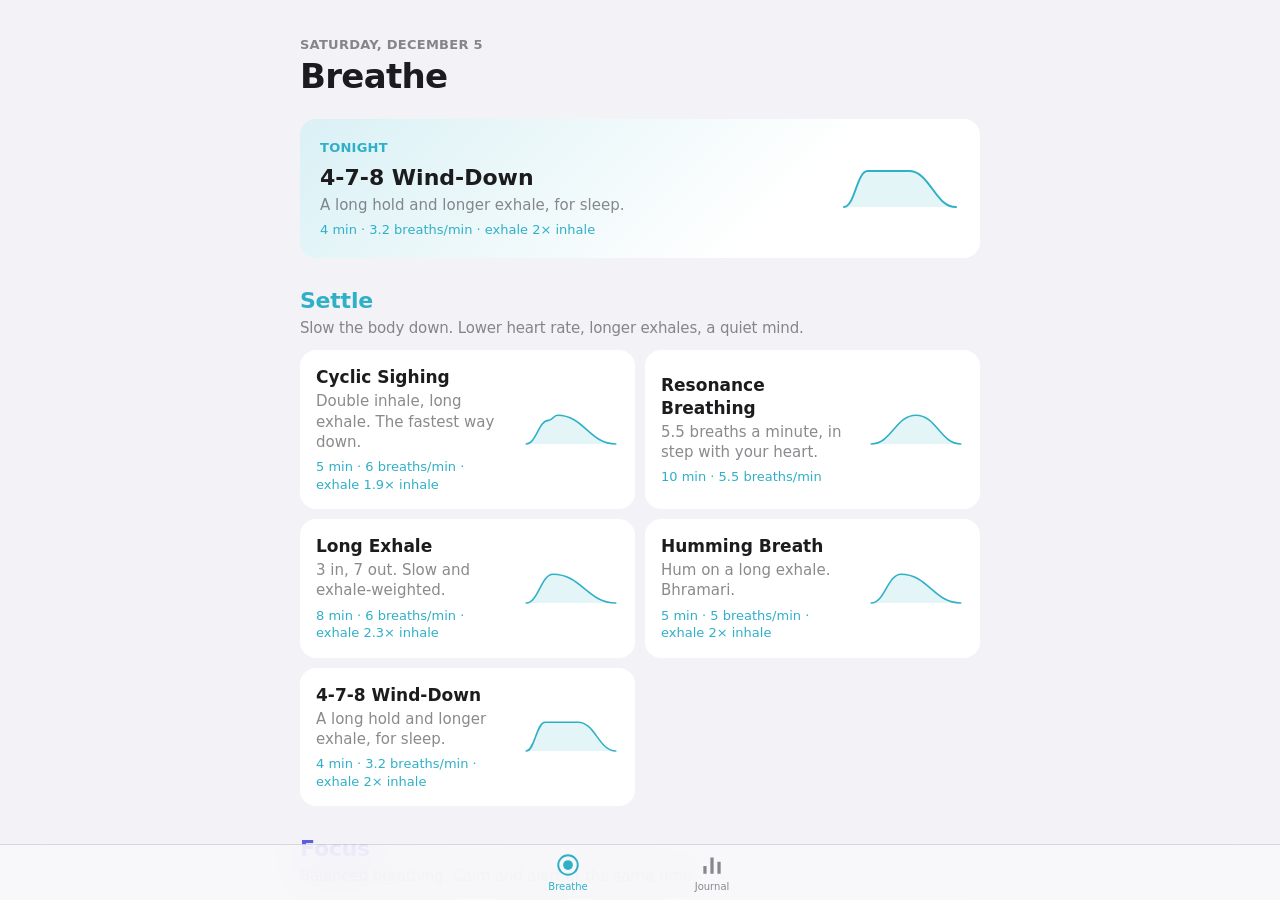
==== breathe/index.html @ 8a82eb6c "Add Breathe: breathing-pattern PWA with cues, music and journal A minimal breathing app under breath" ====
<!doctype html>
<html lang="en">
<head>
  <meta charset="utf-8">
  <meta name="viewport" content="width=device-width, initial-scale=1, viewport-fit=cover">
  <meta name="theme-color" content="#f5f5f7" media="(prefers-color-scheme: light)">
  <meta name="theme-color" content="#000000" media="(prefers-color-scheme: dark)">
  <meta name="apple-mobile-web-app-capable" content="yes">
  <meta name="mobile-web-app-capable" content="yes">
  <meta name="apple-mobile-web-app-status-bar-style" content="black-translucent">
  <meta name="apple-mobile-web-app-title" content="Breathe">
  <title>Breathe</title>
  <link rel="manifest" href="manifest.webmanifest">
  <link rel="icon" href="icons/icon.svg" type="image/svg+xml">
  <link rel="apple-touch-icon" href="icons/icon-192.png">
  <link rel="stylesheet" href="styles.css">
</head>
<body>
  <!-- ============ HOME ============ -->
  <main id="home" class="view active" data-tabview>
    <header class="large-head">
      <p class="eyebrow" id="today"></p>
      <h1>Breathe</h1>
    </header>
    <div id="library"></div>
    <p class="foot">For wellbeing, not medical treatment. Stop if you feel dizzy or unwell.</p>
  </main>

  <!-- ============ JOURNAL ============ -->
  <main id="journal" class="view" data-tabview>
    <header class="large-head">
      <p class="eyebrow">Your practice</p>
      <h1>Journal</h1>
    </header>
    <div class="stats" id="stats"></div>
    <section class="card">
      <div class="card-head"><h3>Last 14 days</h3><span class="legend" id="chartLegend"></span></div>
      <div class="chart" id="chart"></div>
    </section>
    <div id="insights"></div>
    <section>
      <div class="group-head"><h2>Sessions</h2><button class="link" id="exportBtn">Export</button></div>
      <div id="history"></div>
    </section>
  </main>

  <!-- tab bar -->
  <nav class="tabbar" id="tabbar">
    <button class="tabbtn active" data-tab="home">
      <svg viewBox="0 0 24 24" width="26" height="26"><circle cx="12" cy="12" r="9" fill="none" stroke="currentColor" stroke-width="1.8"/><circle cx="12" cy="12" r="4.5" fill="currentColor"/></svg>
      <span>Breathe</span>
    </button>
    <button class="tabbtn" data-tab="journal">
      <svg viewBox="0 0 24 24" width="26" height="26"><path fill="currentColor" d="M4 20h3v-7H4zm6.5 0h3V5h-3zM17 20h3v-11h-3z"/></svg>
      <span>Journal</span>
    </button>
  </nav>

  <!-- ============ SETUP ============ -->
  <section id="setup" class="view push">
    <header class="nav">
      <button class="nav-btn" data-back aria-label="Back">
        <svg viewBox="0 0 24 24" width="22" height="22"><path fill="currentColor" d="M15.4 4.6 8 12l7.4 7.4-1.4 1.4L5.2 12 14 3.2z"/></svg>
      </button>
      <span class="nav-title"></span>
      <button class="nav-btn text" id="editPatternBtn">Edit</button>
    </header>
    <div class="scroll">
      <div class="hero">
        <span class="pill" id="setupCat"></span>
        <h1 id="setupName"></h1>
        <p class="tagline" id="setupTagline"></p>
        <div class="rhythm" id="setupRhythm"></div>
        <p class="meta" id="setupMeta"></p>
      </div>

      <div class="list">
        <div class="row">
          <span>Length</span>
          <div class="stepper">
            <button id="lenDown" aria-label="Shorter">−</button>
            <output id="lenValue"></output>
            <button id="lenUp" aria-label="Longer">+</button>
          </div>
        </div>
        <div class="row sub" id="lenNote"></div>
      </div>

      <h4 class="list-label">Guidance</h4>
      <div class="list">
        <label class="row"><span>Chimes</span><input type="checkbox" class="switch" data-pref="chimes"></label>
        <label class="row"><span>Voice</span><input type="checkbox" class="switch" data-pref="voice"></label>
        <label class="row"><span>Breath sound<small>Swells and falls with your breath</small></span><input type="checkbox" class="switch" data-pref="breathSound"></label>
        <label class="row" id="hapticRow"><span>Vibrate</span><input type="checkbox" class="switch" data-pref="haptics"></label>
        <label class="row"><span>Check-in<small>Rate tension and energy before and after</small></span><input type="checkbox" class="switch" data-pref="checkin"></label>
        <div class="row"><span>Volume</span><input type="range" class="slider" min="0" max="1" step="0.01" data-pref="cueVol" aria-label="Guidance volume"></div>
      </div>

      <h4 class="list-label">Music</h4>
      <div class="music-grid" id="musicGrid"></div>
      <div class="list">
        <div class="row"><span>Volume</span><input type="range" class="slider" min="0" max="1" step="0.01" data-pref="musicVol" aria-label="Music volume"></div>
      </div>

      <div class="caution" id="caution" hidden>
        <b>Breathe safely.</b> Sit or lie down. Never practise in or near water, while driving, or standing. Tingling and light-headedness are normal; stop if you feel faint. Skip this pattern if you are pregnant or have epilepsy, heart disease or uncontrolled blood pressure.
      </div>

      <h4 class="list-label">How</h4>
      <p class="prose" id="setupHow"></p>
      <h4 class="list-label" id="scienceLabel">Why it works</h4>
      <p class="prose" id="setupScience"></p>
      <ul class="refs" id="setupRefs"></ul>
    </div>
    <div class="cta"><button class="primary" id="startBtn">Begin</button></div>
  </section>

  <!-- ============ EDITOR ============ -->
  <section id="editor" class="view push">
    <header class="nav">
      <button class="nav-btn text" data-back>Cancel</button>
      <span class="nav-title" id="editorTitle">New pattern</span>
      <button class="nav-btn text strong" id="saveBtn">Save</button>
    </header>
    <div class="scroll">
      <div class="list">
        <div class="row"><input id="edName" class="text-in" placeholder="Name" maxlength="40" autocomplete="off"></div>
      </div>
      <div class="rhythm big" id="edRhythm"></div>
      <p class="meta center" id="edMeta"></p>

      <div class="segmented" id="edCat" role="radiogroup">
        <button data-cat="settle">Settle</button>
        <button data-cat="focus">Focus</button>
        <button data-cat="charge">Charge</button>
      </div>
      <p class="hint center" id="edSuggest"></p>

      <div id="edSets"></div>
      <button class="ghost wide" id="addSet">Add a set</button>
      <p class="hint center">Add a set for multi-part rounds, e.g. 30 fast breaths, then a hold.</p>

      <h4 class="list-label">Notes</h4>
      <div class="list"><div class="row"><textarea id="edHow" class="text-in" rows="3" placeholder="How to do it (optional)"></textarea></div></div>

      <button class="danger wide" id="deletePattern" hidden>Delete pattern</button>
    </div>
  </section>

  <!-- ============ SESSION ============ -->
  <section id="session" class="view">
    <header class="session-top">
      <button class="round-btn" id="endBtn" aria-label="End session">
        <svg viewBox="0 0 24 24" width="20" height="20"><path fill="currentColor" d="m6.4 5 5.6 5.6L17.6 5 19 6.4 13.4 12l5.6 5.6-1.4 1.4-5.6-5.6L6.4 19 5 17.6l5.6-5.6L5 6.4z"/></svg>
      </button>
      <div class="session-name" id="sessName"></div>
      <button class="round-btn" id="muteBtn" aria-label="Sound">
        <svg class="i-on" viewBox="0 0 24 24" width="20" height="20"><path fill="currentColor" d="M4 9h4l5-4v14l-5-4H4zm12.5 3a4.5 4.5 0 0 0-2.5-4v8a4.5 4.5 0 0 0 2.5-4zM14 3.2v2.1a7 7 0 0 1 0 13.4v2.1a9 9 0 0 0 0-17.6z"/></svg>
        <svg class="i-off" viewBox="0 0 24 24" width="20" height="20"><path fill="currentColor" d="M4 9h4l5-4v14l-5-4H4zm12.3.3 1.4-1.4 2 2 2-2 1.4 1.4-2 2 2 2-1.4 1.4-2-2-2 2-1.4-1.4 2-2z"/></svg>
      </button>
    </header>
    <div class="stage" id="stage">
      <div class="orb-wrap">
        <svg class="ring" viewBox="0 0 200 200" aria-hidden="true">
          <circle class="ring-track" cx="100" cy="100" r="96"/>
          <circle class="ring-fill" id="ringFill" cx="100" cy="100" r="96" pathLength="100"/>
        </svg>
        <div class="orb" id="orb"></div>
        <div class="orb-text">
          <div class="phase" id="phaseLabel">Ready</div>
          <div class="count" id="phaseCount"></div>
        </div>
      </div>
      <p class="phase-hint" id="phaseHint"></p>
    </div>
    <footer class="session-foot">
      <div class="track" id="sessTrack"></div>
      <div class="times"><span id="tElapsed">0:00</span><span id="tPos"></span><span id="tLeft"></span></div>
      <div class="controls">
        <button class="round-btn big" id="pauseBtn" aria-label="Pause">
          <svg class="i-pause" viewBox="0 0 24 24" width="26" height="26"><path fill="currentColor" d="M7 5h3.5v14H7zm6.5 0H17v14h-3.5z"/></svg>
          <svg class="i-play" viewBox="0 0 24 24" width="26" height="26"><path fill="currentColor" d="M8 5v14l11-7z"/></svg>
        </button>
      </div>
    </footer>
  </section>

  <!-- ============ SUMMARY ============ -->
  <section id="summary" class="view push">
    <div class="scroll">
      <div class="done-mark" id="doneMark"></div>
      <h1 class="center" id="sumTitle">Well done</h1>
      <p class="meta center" id="sumSub"></p>
      <div class="stats" id="sumStats"></div>
      <div id="sumHolds"></div>
      <div id="sumCheck"></div>
      <div class="list"><div class="row"><textarea id="sumNote" class="text-in" rows="2" placeholder="Add a note (optional)"></textarea></div></div>
    </div>
    <div class="cta"><button class="primary" id="sumDone">Done</button></div>
  </section>

  <!-- check-in sheet (before) -->
  <div class="sheet-backdrop" id="checkSheet" hidden>
    <div class="sheet">
      <div class="grabber"></div>
      <h3>How are you right now?</h3>
      <div id="checkBefore"></div>
      <div class="sheet-actions">
        <button class="ghost" id="checkSkip">Skip</button>
        <button class="primary" id="checkGo">Begin</button>
      </div>
    </div>
  </div>

  <!-- phase-type picker -->
  <div class="sheet-backdrop" id="kindSheet" hidden>
    <div class="sheet">
      <div class="grabber"></div>
      <h3>Step</h3>
      <div class="list" id="kindList"></div>
      <button class="ghost wide" data-close>Cancel</button>
    </div>
  </div>

  <div id="toast" class="toast" hidden></div>

  <script src="patterns.js"></script>
  <script src="audio.js"></script>
  <script src="app.js"></script>
</body>
</html>
---- breathe/styles.css ----
:root {
  --bg: #f2f2f7;
  --card: #ffffff;
  --text: #1c1c1e;
  --dim: rgba(60, 60, 67, 0.6);
  --sep: rgba(60, 60, 67, 0.16);
  --fill: rgba(120, 120, 128, 0.12);
  --bar: rgba(249, 249, 251, 0.82);
  --settle: #30b0c7;
  --focus: #5e5ce6;
  --charge: #ff9500;
  --danger: #ff3b30;
  --c: var(--settle);
  --safe-t: env(safe-area-inset-top, 0px);
  --safe-b: env(safe-area-inset-bottom, 0px);
  --tab-h: 56px;
  color-scheme: light dark;
}
@media (prefers-color-scheme: dark) {
  :root {
    --bg: #000000;
    --card: #1c1c1e;
    --text: #f5f5f7;
    --dim: rgba(235, 235, 245, 0.6);
    --sep: rgba(84, 84, 88, 0.55);
    --fill: rgba(120, 120, 128, 0.24);
    --bar: rgba(22, 22, 24, 0.8);
    --settle: #40c8e0;
    --focus: #7d7aff;
    --charge: #ff9f0a;
  }
}
[data-cat="settle"], .settle { --c: var(--settle); }
[data-cat="focus"], .focus { --c: var(--focus); }
[data-cat="charge"], .charge { --c: var(--charge); }

* { box-sizing: border-box; -webkit-tap-highlight-color: transparent; }
html, body { margin: 0; height: 100%; background: var(--bg); color: var(--text); overflow: hidden; }
body {
  font: 17px/1.35 -apple-system, BlinkMacSystemFont, "SF Pro Text", system-ui, "Segoe UI", Roboto, sans-serif;
  -webkit-font-smoothing: antialiased;
  letter-spacing: -0.01em;
}
button { font: inherit; color: inherit; background: none; border: 0; padding: 0; cursor: pointer; text-align: inherit; }
input, textarea { font: inherit; color: inherit; }
h1, h2, h3, h4, p { margin: 0; }
[hidden] { display: none !important; }
.center { text-align: center; }

/* ---------- views ---------- */
.view { display: none; position: fixed; inset: 0; flex-direction: column; background: var(--bg); }
.view.active { display: flex; }
main.view { overflow-y: auto; padding: calc(var(--safe-t) + 12px) 0 calc(var(--tab-h) + var(--safe-b) + 24px); }
main.view > * { width: min(100% - 32px, 680px); margin-left: auto; margin-right: auto; }
.scroll { flex: 1; overflow-y: auto; padding: 8px 0 32px; }
.scroll > * { width: min(100% - 32px, 680px); margin-left: auto; margin-right: auto; }

.large-head { padding: 24px 0 8px; }
.large-head h1 { font-size: 34px; font-weight: 700; letter-spacing: -0.02em; }
.eyebrow { font-size: 13px; font-weight: 600; text-transform: uppercase; letter-spacing: 0.02em; color: var(--dim); }

.nav { display: grid; grid-template-columns: 1fr auto 1fr; align-items: center; padding: calc(var(--safe-t) + 6px) 8px 6px;
  background: var(--bar); backdrop-filter: saturate(180%) blur(20px); -webkit-backdrop-filter: saturate(180%) blur(20px);
  border-bottom: 0.5px solid var(--sep); }
.nav-title { font-weight: 600; font-size: 17px; white-space: nowrap; overflow: hidden; text-overflow: ellipsis; max-width: 52vw; }
.nav-btn { height: 44px; min-width: 44px; display: inline-flex; align-items: center; color: var(--c); padding: 0 8px; }
.nav-btn:last-child { justify-self: end; }
.nav-btn.strong { font-weight: 600; }

/* ---------- tab bar ---------- */
.tabbar { position: fixed; left: 0; right: 0; bottom: 0; z-index: 5; display: flex; justify-content: center; gap: 64px;
  height: calc(var(--tab-h) + var(--safe-b)); padding-bottom: var(--safe-b);
  background: var(--bar); backdrop-filter: saturate(180%) blur(20px); -webkit-backdrop-filter: saturate(180%) blur(20px);
  border-top: 0.5px solid var(--sep); }
.tabbtn { display: flex; flex-direction: column; align-items: center; justify-content: center; gap: 2px; font-size: 10px; font-weight: 500;
  color: var(--dim); width: 80px; }
.tabbtn.active { color: var(--c); }

/* ---------- home ---------- */
.group { margin-top: 28px; }
.group-head { display: flex; align-items: baseline; justify-content: space-between; }
.group-head h2 { font-size: 22px; font-weight: 700; letter-spacing: -0.01em; }
.cat-settle { color: var(--settle); } .cat-focus { color: var(--focus); } .cat-charge { color: var(--charge); }
.group-blurb { color: var(--dim); font-size: 15px; margin: 2px 0 12px; }
.cards { display: grid; gap: 10px; grid-template-columns: repeat(auto-fill, minmax(290px, 1fr)); }
.pcard { display: flex; align-items: center; gap: 12px; width: 100%; padding: 16px; background: var(--card); border-radius: 16px;
  transition: transform 0.15s ease; text-align: left; }
.pcard:active { transform: scale(0.98); }
.pc-text { flex: 1; min-width: 0; display: flex; flex-direction: column; gap: 2px; }
.pc-text b { font-size: 17px; font-weight: 600; }
.pc-tag { font-size: 15px; color: var(--dim); }
.pc-meta { font-size: 13px; color: var(--c); font-weight: 500; margin-top: 4px; }
.pc-art { flex: none; width: 96px; }
.pcard.big { margin-top: 12px; padding: 20px; background: linear-gradient(135deg, color-mix(in srgb, var(--c) 18%, var(--card)), var(--card) 70%); }
.pcard.big .eyebrow { color: var(--c); margin-bottom: 4px; }
.pcard.big b { font-size: 22px; font-weight: 700; }
.pcard.big .pc-art { width: 120px; }
.pcard.add { flex-direction: column; align-items: flex-start; gap: 2px; border: 1.5px dashed var(--sep); background: transparent; }
.pcard.add .plus { font-size: 28px; line-height: 1; color: var(--c); font-weight: 300; }
.foot { color: var(--dim); font-size: 13px; text-align: center; margin-top: 32px !important; }

/* breath wave */
.wave { display: block; width: 100%; height: auto; overflow: visible; }
.w-line { fill: none; stroke: var(--c); stroke-width: 2; stroke-linejoin: round; stroke-linecap: round; }
.w-area { fill: var(--c); opacity: 0.13; }
.w-lab { font-size: 9px; fill: var(--dim); text-anchor: middle; font-variant-numeric: tabular-nums; }
.w-mark { font-size: 10px; font-weight: 700; fill: var(--c); }

/* ---------- setup ---------- */
.hero { text-align: center; padding: 16px 0 8px; }
.pill { display: inline-block; font-size: 12px; font-weight: 600; text-transform: uppercase; letter-spacing: 0.04em; color: var(--c);
  background: color-mix(in srgb, var(--c) 14%, transparent); padding: 4px 10px; border-radius: 999px; }
.hero h1 { font-size: 30px; font-weight: 700; letter-spacing: -0.02em; margin-top: 10px; }
.tagline { color: var(--dim); margin-top: 4px; }
.rhythm { margin: 20px auto 6px; max-width: 460px; }
.meta { color: var(--dim); font-size: 13px; }
.list-label { font-size: 13px; font-weight: 400; text-transform: uppercase; letter-spacing: 0.02em; color: var(--dim); margin: 26px 16px 8px; }
.scroll > .list-label { width: min(100% - 64px, 648px); }
.list { background: var(--card); border-radius: 12px; overflow: hidden; margin-top: 16px; }
.list-label + .list { margin-top: 0; }
.row { display: flex; align-items: center; justify-content: space-between; gap: 12px; min-height: 48px; padding: 6px 16px; width: 100%;
  position: relative; }
.row + .row::before { content: ""; position: absolute; top: 0; left: 16px; right: 0; border-top: 0.5px solid var(--sep); }
.row > span { display: flex; flex-direction: column; }
.row small { font-size: 13px; color: var(--dim); }
.row.sub { color: var(--dim); font-size: 14px; min-height: 40px; }
.prose { line-height: 1.5; padding: 0 16px; color: var(--text); font-size: 16px; }
.refs { list-style: none; padding: 0 16px; margin: 12px auto 0; font-size: 13px; }
.refs li { margin: 6px 0; }
.refs a { color: var(--c); text-decoration: none; }
.caution { margin-top: 24px; padding: 14px 16px; border-radius: 12px; font-size: 14px; line-height: 1.45;
  background: color-mix(in srgb, var(--charge) 12%, var(--card)); }
.caution b { color: var(--charge); }

/* controls */
.switch { appearance: none; -webkit-appearance: none; flex: none; width: 51px; height: 31px; border-radius: 999px; background: var(--fill);
  position: relative; transition: background 0.2s; margin: 0; cursor: pointer; }
.switch::after { content: ""; position: absolute; top: 2px; left: 2px; width: 27px; height: 27px; border-radius: 50%; background: #fff;
  box-shadow: 0 2px 6px rgba(0, 0, 0, 0.2); transition: transform 0.2s; }
.switch:checked { background: #34c759; }
.switch:checked::after { transform: translateX(20px); }
.slider { -webkit-appearance: none; appearance: none; flex: 1; max-width: 240px; height: 4px; border-radius: 2px; background: var(--fill); }
.slider::-webkit-slider-thumb { -webkit-appearance: none; width: 26px; height: 26px; border-radius: 50%; background: #fff;
  box-shadow: 0 1px 6px rgba(0, 0, 0, 0.25); }
.slider::-moz-range-thumb { width: 26px; height: 26px; border-radius: 50%; background: #fff; border: 0; box-shadow: 0 1px 6px rgba(0, 0, 0, 0.25); }
.stepper { display: flex; align-items: center; background: var(--fill); border-radius: 9px; flex: none; touch-action: manipulation; }
.stepper button { width: 40px; height: 32px; font-size: 20px; text-align: center; user-select: none; -webkit-user-select: none; }
.stepper button:active { opacity: 0.4; }
.stepper output { min-width: 72px; text-align: center; font-variant-numeric: tabular-nums; font-size: 15px; font-weight: 500; }

.music-grid { display: grid; grid-template-columns: repeat(3, 1fr); gap: 8px; }
.mtile { background: var(--card); border-radius: 12px; padding: 12px; min-height: 70px; display: flex; flex-direction: column; gap: 2px;
  border: 2px solid transparent; }
.mtile b { font-size: 15px; font-weight: 600; }
.mtile span { font-size: 12px; color: var(--dim); }
.mtile.on { border-color: var(--c); }
.mtile.on b { color: var(--c); }

.cta { padding: 12px 16px calc(var(--safe-b) + 12px); background: linear-gradient(transparent, var(--bg) 30%); margin-top: -20px; position: relative; }
.cta > button { display: block; width: min(100%, 680px); margin: 0 auto; }
.primary { height: 52px; border-radius: 14px; background: var(--c); color: #fff; font-weight: 600; font-size: 17px; text-align: center; padding: 0 24px; }
.primary:active { opacity: 0.8; }
.ghost { height: 48px; border-radius: 14px; background: var(--fill); color: var(--c); font-weight: 600; text-align: center; padding: 0 20px; }
.wide { display: block; width: 100%; margin-top: 14px; }
.danger { height: 48px; border-radius: 12px; background: var(--card); color: var(--danger); text-align: center; margin-top: 32px; }
.link { color: var(--c); font-size: 15px; }
.danger-text { color: var(--danger); }
.hint { font-size: 13px; color: var(--dim); margin-top: 8px; }

/* ---------- editor ---------- */
.text-in { width: 100%; border: 0; background: none; outline: none; padding: 8px 0; resize: none; }
.rhythm.big { margin-top: 24px; max-width: none; }
#edMeta { margin-top: 4px; }
.segmented { display: flex; background: var(--fill); border-radius: 9px; padding: 2px; margin-top: 20px; }
.segmented button { flex: 1; text-align: center; height: 32px; border-radius: 7px; font-size: 14px; font-weight: 500; }
.segmented button.on { background: var(--card); box-shadow: 0 3px 8px rgba(0, 0, 0, 0.12); color: var(--c); }
.set-head { display: flex; align-items: center; justify-content: space-between; }
.set-head .list-label { margin-left: 16px; }
.set-head .link { margin: 26px 16px 8px 0; font-size: 13px; }
.step { gap: 8px; }
.kind { display: flex; align-items: center; gap: 10px; flex: 1; min-width: 0; font-size: 16px; }
.kind i { width: 10px; height: 10px; border-radius: 50%; flex: none; background: var(--c); }
.kind.in i { background: var(--c); }
.kind.in2 i { background: color-mix(in srgb, var(--c) 55%, #fff); }
.kind.holdIn i { background: transparent; border: 2px solid var(--c); }
.kind.out i { background: color-mix(in srgb, var(--c) 45%, var(--text)); }
.kind.holdOut i { background: transparent; border: 2px solid var(--dim); }
.kind.rest i { background: var(--dim); }
.kind span { white-space: nowrap; overflow: hidden; text-overflow: ellipsis; }
.x { width: 28px; height: 28px; border-radius: 50%; color: var(--dim); font-size: 20px; text-align: center; flex: none; }
.x:disabled { opacity: 0.25; }
.add-step { color: var(--c); justify-content: flex-start; }
.kindopt { flex-direction: column; align-items: flex-start; justify-content: center; gap: 0; min-height: 56px; }
.kindopt small { padding-left: 20px; }
.kindopt.on .kind span { color: var(--c); font-weight: 600; }

/* ---------- session ---------- */
#session { background: radial-gradient(120% 80% at 50% 45%, color-mix(in srgb, var(--c) 22%, #05070a), #000 70%); color: #fff; }
.session-top { display: flex; align-items: center; justify-content: space-between; padding: calc(var(--safe-t) + 10px) 16px 0; }
.session-name { font-size: 15px; font-weight: 600; opacity: 0.7; }
.round-btn { width: 40px; height: 40px; border-radius: 50%; display: grid; place-items: center; background: rgba(255, 255, 255, 0.1); }
.round-btn.big { width: 68px; height: 68px; background: rgba(255, 255, 255, 0.14); }
.round-btn:active { background: rgba(255, 255, 255, 0.24); }
#muteBtn .i-off, #muteBtn.off .i-on { display: none; }
#muteBtn.off .i-off { display: block; }
#pauseBtn .i-play, #pauseBtn.paused .i-pause { display: none; }
#pauseBtn.paused .i-play { display: block; }

.stage { flex: 1; display: flex; flex-direction: column; align-items: center; justify-content: center; gap: 28px; min-height: 0; }
.stage.tappable { cursor: pointer; }
.orb-wrap { position: relative; width: min(76vw, 46vh, 360px); aspect-ratio: 1; display: grid; place-items: center; }
.orb { position: absolute; inset: 6%; border-radius: 50%; transform: scale(0.42);
  background: radial-gradient(circle at 38% 32%, color-mix(in srgb, var(--c) 40%, #fff) 0%, var(--c) 45%, color-mix(in srgb, var(--c) 55%, #000) 100%);
  box-shadow: 0 0 40px color-mix(in srgb, var(--c) 55%, transparent), 0 0 90px color-mix(in srgb, var(--c) 25%, transparent); }
.ring { position: absolute; inset: 0; width: 100%; height: 100%; transform: rotate(-90deg); }
.ring circle { fill: none; stroke-width: 2; }
.ring-track { stroke: rgba(255, 255, 255, 0.1); }
.ring-fill { stroke: rgba(255, 255, 255, 0.75); stroke-dasharray: 100; stroke-dashoffset: 100; stroke-linecap: round; }
.orb-text { position: relative; text-align: center; text-shadow: 0 1px 12px rgba(0, 0, 0, 0.35); pointer-events: none; }
.phase { font-size: 24px; font-weight: 600; letter-spacing: -0.01em; }
.count { font-size: 64px; font-weight: 200; line-height: 1.05; font-variant-numeric: tabular-nums; min-height: 1.05em; }
.count.clock { font-size: 48px; }
.count small { font-size: 22px; opacity: 0.6; font-weight: 300; }
.phase-hint { min-height: 1.4em; font-size: 15px; opacity: 0.65; text-align: center; padding: 0 24px; }
.paused .orb { opacity: 0.5; }
.session-foot { padding: 0 24px calc(var(--safe-b) + 20px); width: min(100%, 560px); margin: 0 auto; }
.track { height: 3px; border-radius: 2px; background: rgba(255, 255, 255, 0.14); overflow: hidden; }
.track i { display: block; height: 100%; width: 0; background: rgba(255, 255, 255, 0.8); }
.times { display: flex; justify-content: space-between; font-size: 13px; opacity: 0.6; margin-top: 8px; font-variant-numeric: tabular-nums; }
.controls { display: flex; justify-content: center; margin-top: 16px; }

/* ---------- summary ---------- */
#summary .scroll { padding-top: calc(var(--safe-t) + 40px); }
.done-mark { color: var(--c); text-align: center; }
#sumTitle { font-size: 30px; font-weight: 700; margin-top: 12px; }
#sumSub { margin-top: 4px; }

/* ---------- stats & cards ---------- */
.stats { display: grid; grid-template-columns: repeat(auto-fit, minmax(120px, 1fr)); gap: 10px; margin-top: 20px; }
#sumStats { grid-template-columns: repeat(3, 1fr); }
#journal section > .group-head { margin-top: 28px; }
.stat { background: var(--card); border-radius: 14px; padding: 14px 16px; }
.stat b { display: block; font-size: 28px; font-weight: 600; font-variant-numeric: tabular-nums; letter-spacing: -0.02em; }
.stat span { font-size: 13px; color: var(--dim); }
.card { background: var(--card); border-radius: 16px; padding: 16px; margin-top: 16px; }
.card h3 { font-size: 17px; font-weight: 600; margin-bottom: 10px; }
.card-head { display: flex; align-items: baseline; justify-content: space-between; gap: 8px; flex-wrap: wrap; }
.legend { display: flex; gap: 10px; font-size: 12px; color: var(--dim); }
.legend span { display: inline-flex; align-items: center; gap: 4px; }
.seg { display: inline-block; width: 8px; height: 8px; border-radius: 2px; background: var(--c); flex: none; }

.chart { display: flex; align-items: flex-end; gap: 6px; height: 140px; margin-top: 8px; }
.col { flex: 1; display: flex; flex-direction: column; align-items: center; gap: 6px; height: 100%; }
.bar { flex: 1; width: 100%; max-width: 22px; display: flex; flex-direction: column-reverse; border-radius: 5px; overflow: hidden;
  background: var(--fill); }
.bar .seg { width: 100%; border-radius: 0; height: 0; }
.col > span { font-size: 11px; color: var(--dim); }
.col > span.today { color: var(--text); font-weight: 600; }

.insight { display: flex; align-items: center; gap: 10px; padding: 10px 0; border-top: 0.5px solid var(--sep); font-size: 15px; }
.insight span { flex: 1; }
.insight small { color: var(--dim); font-size: 12px; }
.insight.hold { color: var(--text); }
.spark { color: var(--c); flex: none !important; }

.hold-row { display: grid; grid-template-columns: 70px 1fr 48px; align-items: center; gap: 10px; padding: 6px 0; font-size: 15px; }
.hold-row span { color: var(--dim); }
.hold-row b { text-align: right; font-variant-numeric: tabular-nums; font-weight: 600; }
.hold-bar { height: 8px; border-radius: 4px; background: var(--fill); overflow: hidden; }
.hold-bar i { display: block; height: 100%; background: var(--c); border-radius: 4px; }

/* check-in scales */
.scale { margin: 6px 0 14px; }
.scale-head { display: flex; justify-content: space-between; font-size: 15px; }
.scale-val { color: var(--c); font-weight: 500; }
.scale-dots { display: flex; justify-content: space-between; gap: 8px; margin-top: 10px; }
.scale-dots button { flex: 1; height: 44px; border-radius: 12px; background: var(--fill); text-align: center; font-weight: 600; color: var(--dim);
  transition: background 0.15s, color 0.15s; }
.scale-dots button.was { box-shadow: inset 0 0 0 2px color-mix(in srgb, var(--c) 60%, transparent); }
.scale-dots button.on { background: var(--c); color: #fff; }
.scale-ends { display: flex; justify-content: space-between; font-size: 12px; color: var(--dim); margin-top: 6px; }

/* history */
.hrow { position: relative; }
.hrow + .hrow::before { content: ""; position: absolute; top: 0; left: 36px; right: 0; border-top: 0.5px solid var(--sep); }
.hmain { display: flex; flex-wrap: wrap; align-items: center; gap: 4px 12px; width: 100%; padding: 12px 16px; }
.hmain > .seg { width: 10px; height: 10px; border-radius: 50%; }
.htext { flex: 1; min-width: 0; display: flex; flex-direction: column; }
.htext b { font-weight: 500; font-size: 16px; }
.htext span { font-size: 13px; color: var(--dim); }
.hchips { display: flex; gap: 6px; width: 100%; padding-left: 22px; }
.chip { font-size: 12px; padding: 3px 8px; border-radius: 999px; background: var(--fill); color: var(--dim); font-variant-numeric: tabular-nums; }
.chip.down { color: var(--settle); background: color-mix(in srgb, var(--settle) 14%, transparent); }
.chip.up { color: var(--charge); background: color-mix(in srgb, var(--charge) 14%, transparent); }
.hmore { padding: 0 16px 12px 38px; font-size: 14px; }
.hmore p { color: var(--dim); margin-bottom: 8px; }
.empty { color: var(--dim); text-align: center; padding: 32px 0; }

/* ---------- sheets ---------- */
.sheet-backdrop { position: fixed; inset: 0; z-index: 20; background: rgba(0, 0, 0, 0.35); display: flex; align-items: flex-end; justify-content: center;
  animation: fade 0.2s ease; }
.sheet { width: min(100%, 560px); background: var(--bg); border-radius: 16px 16px 0 0; padding: 8px 16px calc(var(--safe-b) + 16px);
  max-height: 88vh; overflow-y: auto; animation: rise 0.28s cubic-bezier(0.2, 0.9, 0.3, 1); }
.sheet h3 { font-size: 20px; font-weight: 700; margin: 8px 0 14px; }
.grabber { width: 36px; height: 5px; border-radius: 3px; background: var(--sep); margin: 0 auto 6px; }
.sheet-actions { display: grid; grid-template-columns: 1fr 2fr; gap: 10px; margin-top: 10px; }
.sheet .list { margin-top: 0; }
@keyframes rise { from { transform: translateY(100%); } }
@keyframes fade { from { opacity: 0; } }

.toast { position: fixed; left: 50%; bottom: calc(var(--safe-b) + 90px); transform: translateX(-50%); z-index: 30;
  background: rgba(40, 40, 44, 0.92); color: #fff; padding: 10px 18px; border-radius: 999px; font-size: 15px; }

@media (prefers-reduced-motion: reduce) {
  .sheet, .sheet-backdrop { animation: none; }
}
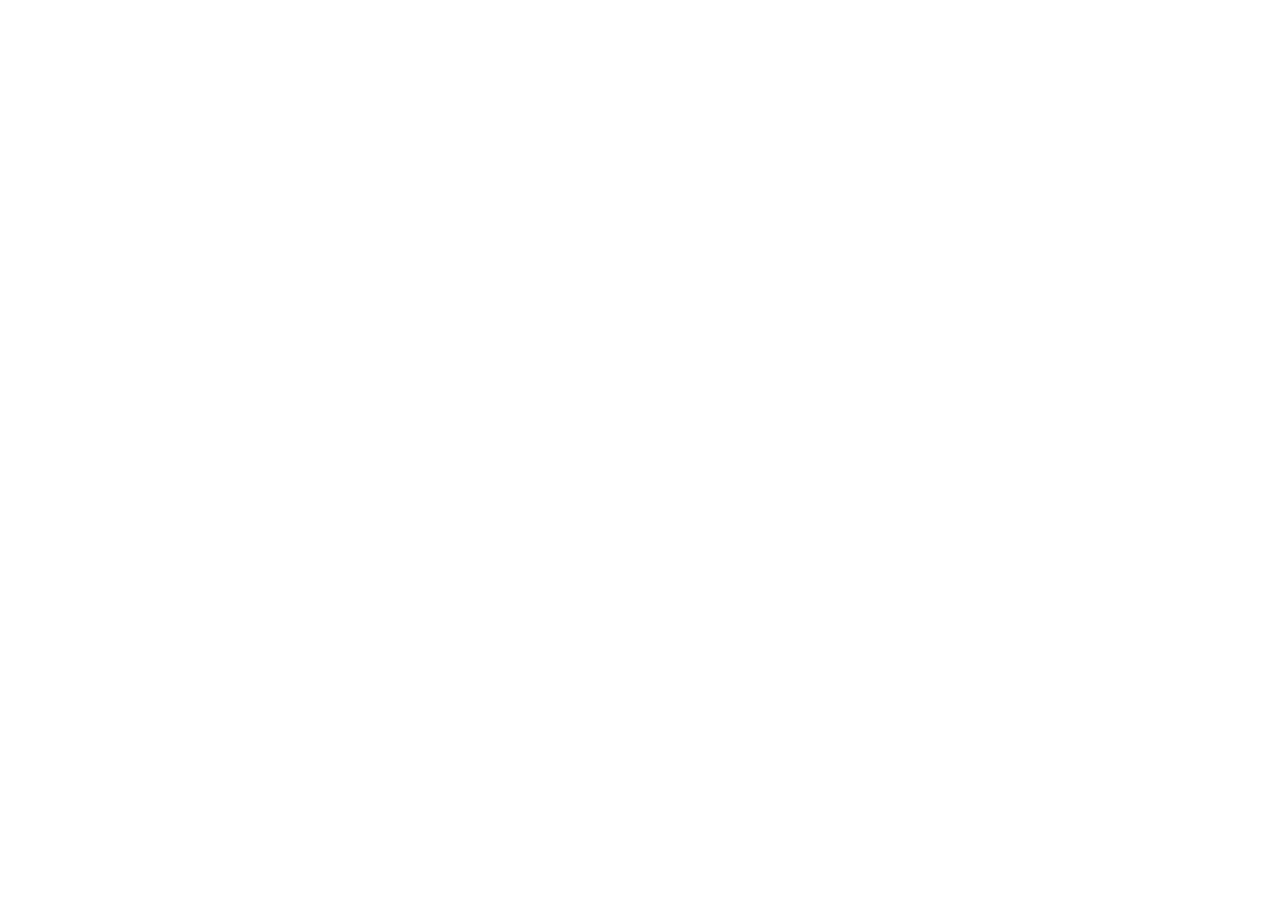
==== commit 168f1883: "Move Breathe to its own repo; redirect the old address Breathe now lives in davecube123/breath at da" ====
--- a/breathe/index.html
+++ b/breathe/index.html
@@ -2,230 +2,19 @@
 <html lang="en">
 <head>
   <meta charset="utf-8">
-  <meta name="viewport" content="width=device-width, initial-scale=1, viewport-fit=cover">
-  <meta name="theme-color" content="#f5f5f7" media="(prefers-color-scheme: light)">
-  <meta name="theme-color" content="#000000" media="(prefers-color-scheme: dark)">
-  <meta name="apple-mobile-web-app-capable" content="yes">
-  <meta name="mobile-web-app-capable" content="yes">
-  <meta name="apple-mobile-web-app-status-bar-style" content="black-translucent">
-  <meta name="apple-mobile-web-app-title" content="Breathe">
-  <title>Breathe</title>
-  <link rel="manifest" href="manifest.webmanifest">
-  <link rel="icon" href="icons/icon.svg" type="image/svg+xml">
-  <link rel="apple-touch-icon" href="icons/icon-192.png">
-  <link rel="stylesheet" href="styles.css">
+  <meta name="viewport" content="width=device-width, initial-scale=1">
+  <title>Breathe has moved</title>
+  <meta http-equiv="refresh" content="0; url=https://davecube123.github.io/breath/">
+  <link rel="canonical" href="https://davecube123.github.io/breath/">
+  <style>body{font:17px -apple-system,system-ui,sans-serif;display:grid;place-items:center;height:100vh;margin:0;background:#000;color:#f5f5f7;text-align:center}a{color:#40c8e0}</style>
 </head>
 <body>
-  <!-- ============ HOME ============ -->
-  <main id="home" class="view active" data-tabview>
-    <header class="large-head">
-      <p class="eyebrow" id="today"></p>
-      <h1>Breathe</h1>
-    </header>
-    <div id="library"></div>
-    <p class="foot">For wellbeing, not medical treatment. Stop if you feel dizzy or unwell.</p>
-  </main>
-
-  <!-- ============ JOURNAL ============ -->
-  <main id="journal" class="view" data-tabview>
-    <header class="large-head">
-      <p class="eyebrow">Your practice</p>
-      <h1>Journal</h1>
-    </header>
-    <div class="stats" id="stats"></div>
-    <section class="card">
-      <div class="card-head"><h3>Last 14 days</h3><span class="legend" id="chartLegend"></span></div>
-      <div class="chart" id="chart"></div>
-    </section>
-    <div id="insights"></div>
-    <section>
-      <div class="group-head"><h2>Sessions</h2><button class="link" id="exportBtn">Export</button></div>
-      <div id="history"></div>
-    </section>
-  </main>
-
-  <!-- tab bar -->
-  <nav class="tabbar" id="tabbar">
-    <button class="tabbtn active" data-tab="home">
-      <svg viewBox="0 0 24 24" width="26" height="26"><circle cx="12" cy="12" r="9" fill="none" stroke="currentColor" stroke-width="1.8"/><circle cx="12" cy="12" r="4.5" fill="currentColor"/></svg>
-      <span>Breathe</span>
-    </button>
-    <button class="tabbtn" data-tab="journal">
-      <svg viewBox="0 0 24 24" width="26" height="26"><path fill="currentColor" d="M4 20h3v-7H4zm6.5 0h3V5h-3zM17 20h3v-11h-3z"/></svg>
-      <span>Journal</span>
-    </button>
-  </nav>
-
-  <!-- ============ SETUP ============ -->
-  <section id="setup" class="view push">
-    <header class="nav">
-      <button class="nav-btn" data-back aria-label="Back">
-        <svg viewBox="0 0 24 24" width="22" height="22"><path fill="currentColor" d="M15.4 4.6 8 12l7.4 7.4-1.4 1.4L5.2 12 14 3.2z"/></svg>
-      </button>
-      <span class="nav-title"></span>
-      <button class="nav-btn text" id="editPatternBtn">Edit</button>
-    </header>
-    <div class="scroll">
-      <div class="hero">
-        <span class="pill" id="setupCat"></span>
-        <h1 id="setupName"></h1>
-        <p class="tagline" id="setupTagline"></p>
-        <div class="rhythm" id="setupRhythm"></div>
-        <p class="meta" id="setupMeta"></p>
-      </div>
-
-      <div class="list">
-        <div class="row">
-          <span>Length</span>
-          <div class="stepper">
-            <button id="lenDown" aria-label="Shorter">−</button>
-            <output id="lenValue"></output>
-            <button id="lenUp" aria-label="Longer">+</button>
-          </div>
-        </div>
-        <div class="row sub" id="lenNote"></div>
-      </div>
-
-      <h4 class="list-label">Guidance</h4>
-      <div class="list">
-        <label class="row"><span>Chimes</span><input type="checkbox" class="switch" data-pref="chimes"></label>
-        <label class="row"><span>Voice</span><input type="checkbox" class="switch" data-pref="voice"></label>
-        <label class="row"><span>Breath sound<small>Swells and falls with your breath</small></span><input type="checkbox" class="switch" data-pref="breathSound"></label>
-        <label class="row" id="hapticRow"><span>Vibrate</span><input type="checkbox" class="switch" data-pref="haptics"></label>
-        <label class="row"><span>Check-in<small>Rate tension and energy before and after</small></span><input type="checkbox" class="switch" data-pref="checkin"></label>
-        <div class="row"><span>Volume</span><input type="range" class="slider" min="0" max="1" step="0.01" data-pref="cueVol" aria-label="Guidance volume"></div>
-      </div>
-
-      <h4 class="list-label">Music</h4>
-      <div class="music-grid" id="musicGrid"></div>
-      <div class="list">
-        <div class="row"><span>Volume</span><input type="range" class="slider" min="0" max="1" step="0.01" data-pref="musicVol" aria-label="Music volume"></div>
-      </div>
-
-      <div class="caution" id="caution" hidden>
-        <b>Breathe safely.</b> Sit or lie down. Never practise in or near water, while driving, or standing. Tingling and light-headedness are normal; stop if you feel faint. Skip this pattern if you are pregnant or have epilepsy, heart disease or uncontrolled blood pressure.
-      </div>
-
-      <h4 class="list-label">How</h4>
-      <p class="prose" id="setupHow"></p>
-      <h4 class="list-label" id="scienceLabel">Why it works</h4>
-      <p class="prose" id="setupScience"></p>
-      <ul class="refs" id="setupRefs"></ul>
-    </div>
-    <div class="cta"><button class="primary" id="startBtn">Begin</button></div>
-  </section>
-
-  <!-- ============ EDITOR ============ -->
-  <section id="editor" class="view push">
-    <header class="nav">
-      <button class="nav-btn text" data-back>Cancel</button>
-      <span class="nav-title" id="editorTitle">New pattern</span>
-      <button class="nav-btn text strong" id="saveBtn">Save</button>
-    </header>
-    <div class="scroll">
-      <div class="list">
-        <div class="row"><input id="edName" class="text-in" placeholder="Name" maxlength="40" autocomplete="off"></div>
-      </div>
-      <div class="rhythm big" id="edRhythm"></div>
-      <p class="meta center" id="edMeta"></p>
-
-      <div class="segmented" id="edCat" role="radiogroup">
-        <button data-cat="settle">Settle</button>
-        <button data-cat="focus">Focus</button>
-        <button data-cat="charge">Charge</button>
-      </div>
-      <p class="hint center" id="edSuggest"></p>
-
-      <div id="edSets"></div>
-      <button class="ghost wide" id="addSet">Add a set</button>
-      <p class="hint center">Add a set for multi-part rounds, e.g. 30 fast breaths, then a hold.</p>
-
-      <h4 class="list-label">Notes</h4>
-      <div class="list"><div class="row"><textarea id="edHow" class="text-in" rows="3" placeholder="How to do it (optional)"></textarea></div></div>
-
-      <button class="danger wide" id="deletePattern" hidden>Delete pattern</button>
-    </div>
-  </section>
-
-  <!-- ============ SESSION ============ -->
-  <section id="session" class="view">
-    <header class="session-top">
-      <button class="round-btn" id="endBtn" aria-label="End session">
-        <svg viewBox="0 0 24 24" width="20" height="20"><path fill="currentColor" d="m6.4 5 5.6 5.6L17.6 5 19 6.4 13.4 12l5.6 5.6-1.4 1.4-5.6-5.6L6.4 19 5 17.6l5.6-5.6L5 6.4z"/></svg>
-      </button>
-      <div class="session-name" id="sessName"></div>
-      <button class="round-btn" id="muteBtn" aria-label="Sound">
-        <svg class="i-on" viewBox="0 0 24 24" width="20" height="20"><path fill="currentColor" d="M4 9h4l5-4v14l-5-4H4zm12.5 3a4.5 4.5 0 0 0-2.5-4v8a4.5 4.5 0 0 0 2.5-4zM14 3.2v2.1a7 7 0 0 1 0 13.4v2.1a9 9 0 0 0 0-17.6z"/></svg>
-        <svg class="i-off" viewBox="0 0 24 24" width="20" height="20"><path fill="currentColor" d="M4 9h4l5-4v14l-5-4H4zm12.3.3 1.4-1.4 2 2 2-2 1.4 1.4-2 2 2 2-1.4 1.4-2-2-2 2-1.4-1.4 2-2z"/></svg>
-      </button>
-    </header>
-    <div class="stage" id="stage">
-      <div class="orb-wrap">
-        <svg class="ring" viewBox="0 0 200 200" aria-hidden="true">
-          <circle class="ring-track" cx="100" cy="100" r="96"/>
-          <circle class="ring-fill" id="ringFill" cx="100" cy="100" r="96" pathLength="100"/>
-        </svg>
-        <div class="orb" id="orb"></div>
-        <div class="orb-text">
-          <div class="phase" id="phaseLabel">Ready</div>
-          <div class="count" id="phaseCount"></div>
-        </div>
-      </div>
-      <p class="phase-hint" id="phaseHint"></p>
-    </div>
-    <footer class="session-foot">
-      <div class="track" id="sessTrack"></div>
-      <div class="times"><span id="tElapsed">0:00</span><span id="tPos"></span><span id="tLeft"></span></div>
-      <div class="controls">
-        <button class="round-btn big" id="pauseBtn" aria-label="Pause">
-          <svg class="i-pause" viewBox="0 0 24 24" width="26" height="26"><path fill="currentColor" d="M7 5h3.5v14H7zm6.5 0H17v14h-3.5z"/></svg>
-          <svg class="i-play" viewBox="0 0 24 24" width="26" height="26"><path fill="currentColor" d="M8 5v14l11-7z"/></svg>
-        </button>
-      </div>
-    </footer>
-  </section>
-
-  <!-- ============ SUMMARY ============ -->
-  <section id="summary" class="view push">
-    <div class="scroll">
-      <div class="done-mark" id="doneMark"></div>
-      <h1 class="center" id="sumTitle">Well done</h1>
-      <p class="meta center" id="sumSub"></p>
-      <div class="stats" id="sumStats"></div>
-      <div id="sumHolds"></div>
-      <div id="sumCheck"></div>
-      <div class="list"><div class="row"><textarea id="sumNote" class="text-in" rows="2" placeholder="Add a note (optional)"></textarea></div></div>
-    </div>
-    <div class="cta"><button class="primary" id="sumDone">Done</button></div>
-  </section>
-
-  <!-- check-in sheet (before) -->
-  <div class="sheet-backdrop" id="checkSheet" hidden>
-    <div class="sheet">
-      <div class="grabber"></div>
-      <h3>How are you right now?</h3>
-      <div id="checkBefore"></div>
-      <div class="sheet-actions">
-        <button class="ghost" id="checkSkip">Skip</button>
-        <button class="primary" id="checkGo">Begin</button>
-      </div>
-    </div>
-  </div>
-
-  <!-- phase-type picker -->
-  <div class="sheet-backdrop" id="kindSheet" hidden>
-    <div class="sheet">
-      <div class="grabber"></div>
-      <h3>Step</h3>
-      <div class="list" id="kindList"></div>
-      <button class="ghost wide" data-close>Cancel</button>
-    </div>
-  </div>
-
-  <div id="toast" class="toast" hidden></div>
-
-  <script src="patterns.js"></script>
-  <script src="audio.js"></script>
-  <script src="app.js"></script>
+  <p>Breathe has its own home now.<br><a href="https://davecube123.github.io/breath/">Open Breathe</a></p>
+  <script>
+    // Retire the old service worker that lived here, then go to the new address.
+    (navigator.serviceWorker ? navigator.serviceWorker.getRegistrations() : Promise.resolve([]))
+      .then((regs) => Promise.all(regs.filter((r) => r.scope.endsWith('/breathe/')).map((r) => r.unregister())))
+      .finally(() => location.replace('https://davecube123.github.io/breath/'));
+  </script>
 </body>
 </html>
